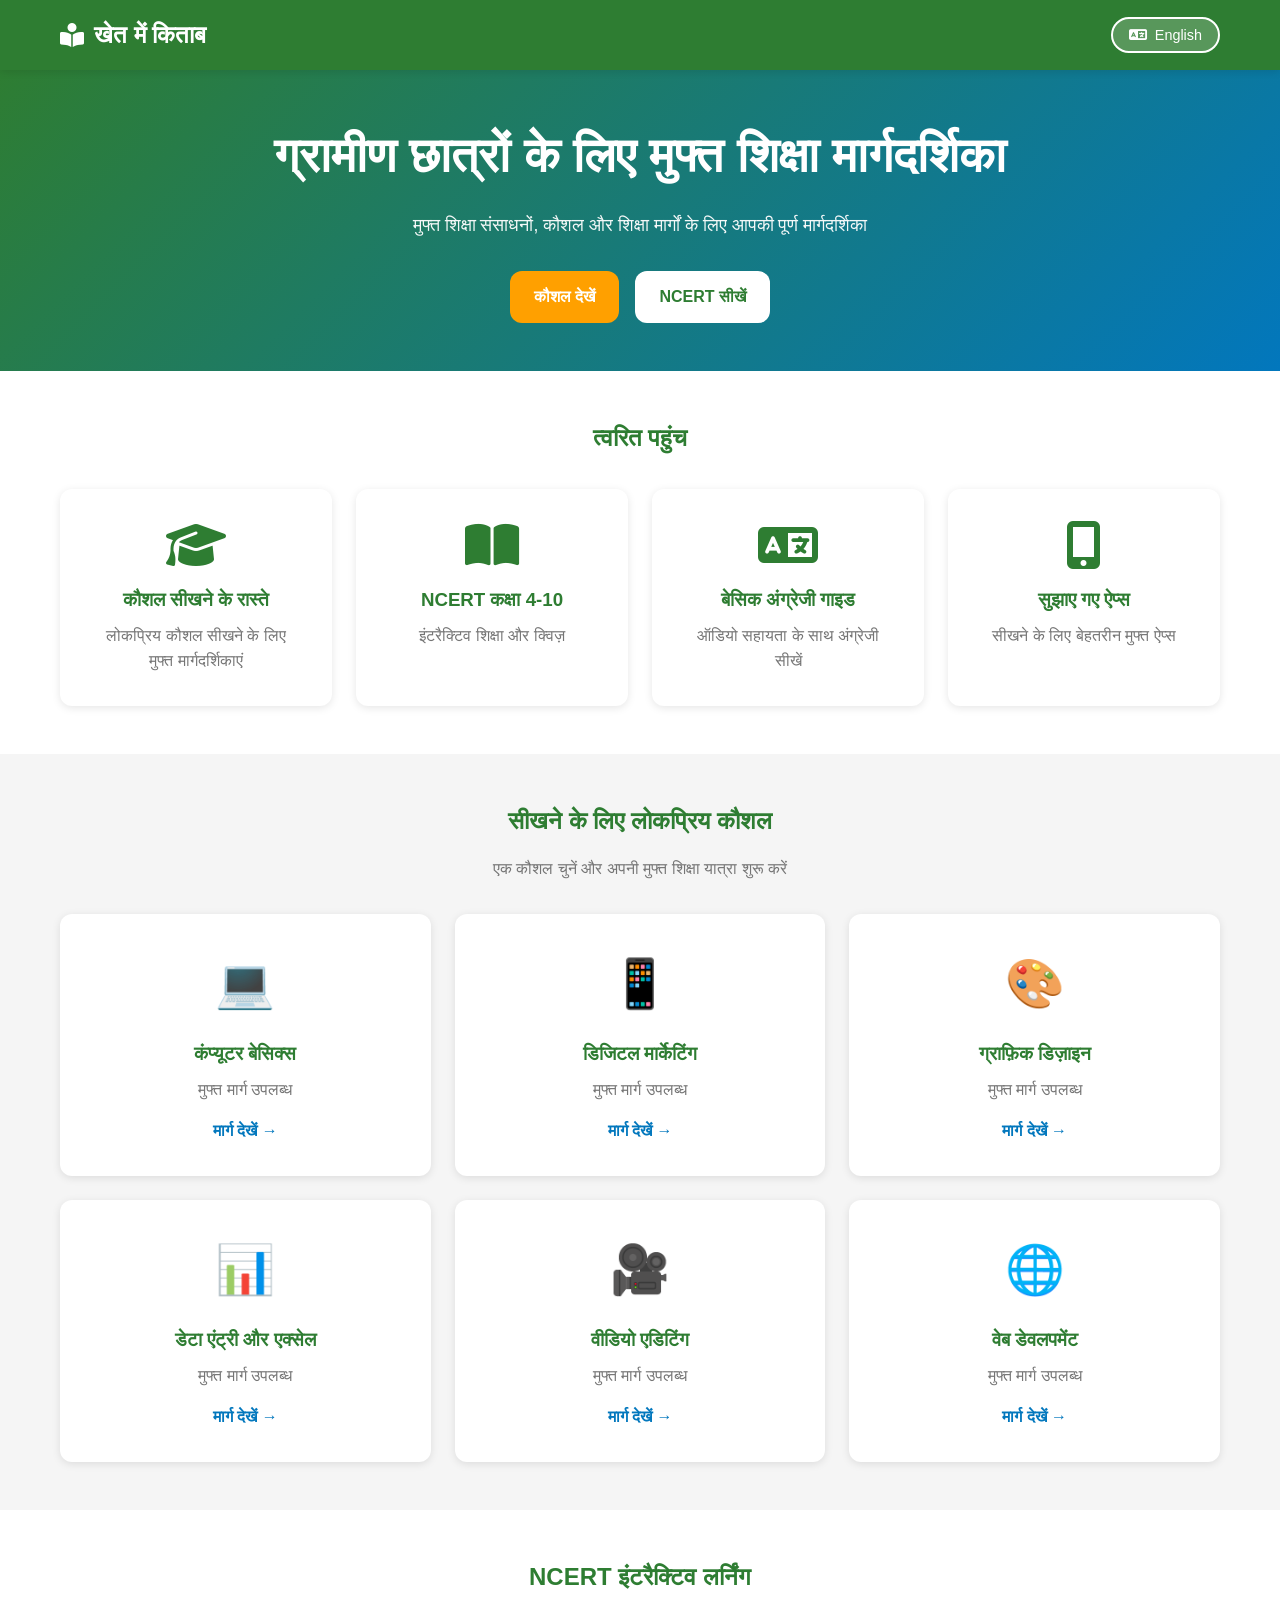
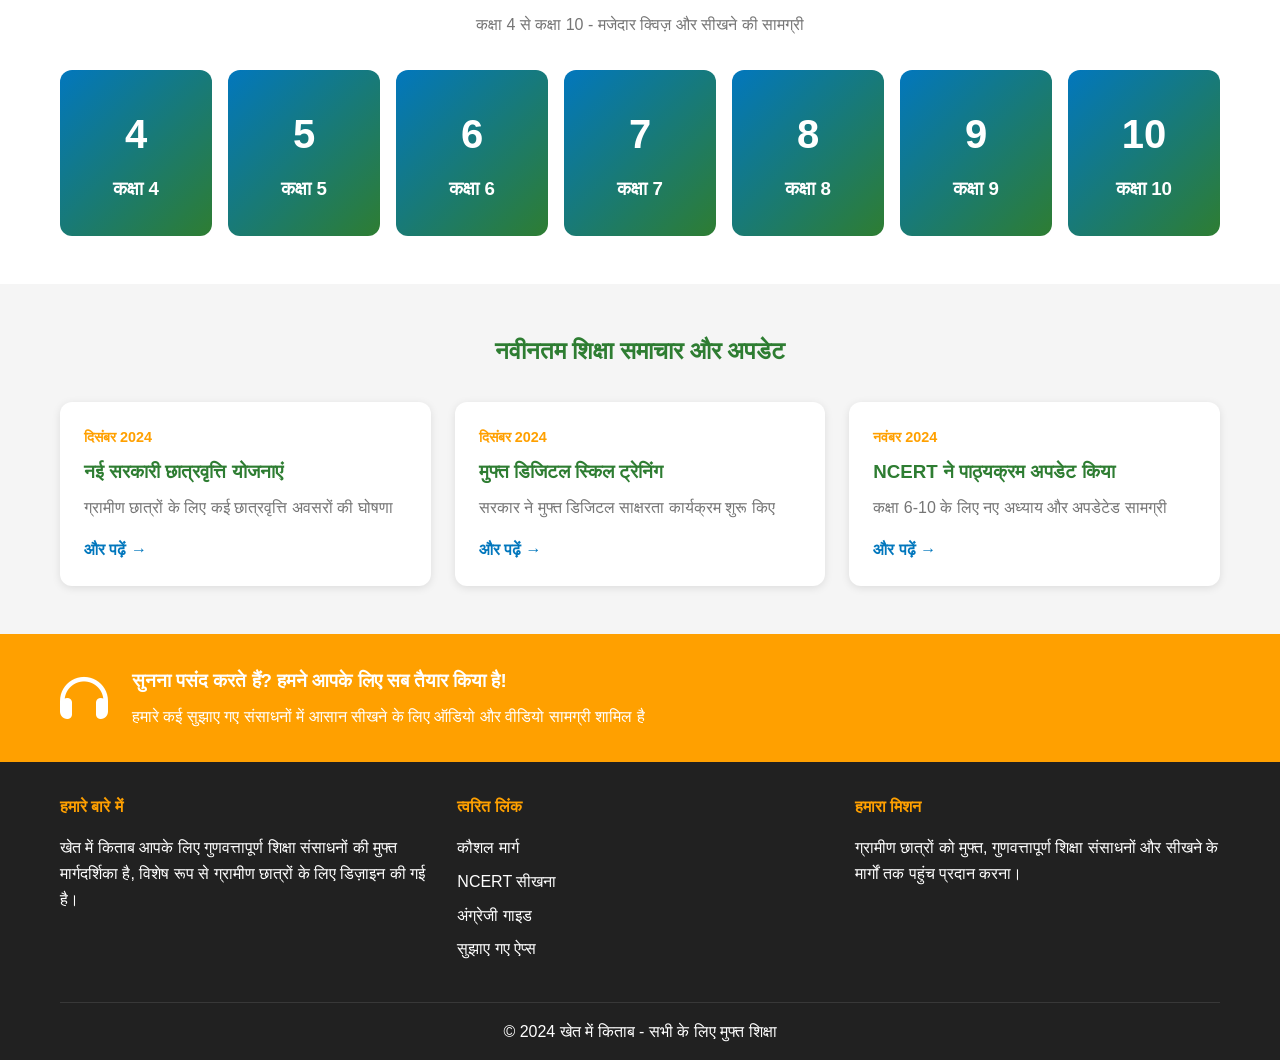
==== index.html @ a77794ee "Create comprehensive rural education guide website - Add Hindi/English translation feature throughou" ====
<!DOCTYPE html>
<html lang="hi">
<head>
    <meta charset="UTF-8">
    <meta name="viewport" content="width=device-width, initial-scale=1.0">
    <meta name="description" content="खेत में किताब - ग्रामीण छात्रों के लिए मुफ्त शिक्षा मार्गदर्शिका">
    <title data-en="KhetMeKitab - Rural Education Guide" data-hi="खेत में किताब - ग्रामीण शिक्षा मार्गदर्शिका">खेत में किताब - ग्रामीण शिक्षा मार्गदर्शिका</title>
    <link rel="stylesheet" href="css/style.css">
    <link rel="stylesheet" href="https://cdnjs.cloudflare.com/ajax/libs/font-awesome/6.4.0/css/all.min.css">
</head>
<body>
    <!-- Header -->
    <header>
        <nav class="navbar">
            <div class="container">
                <div class="nav-brand">
                    <i class="fas fa-book-reader"></i>
                    <span data-en="KhetMeKitab" data-hi="खेत में किताब">खेत में किताब</span>
                </div>
                <button class="lang-toggle" id="langToggle">
                    <i class="fas fa-language"></i>
                    <span id="langText">English</span>
                </button>
            </div>
        </nav>
    </header>

    <!-- Hero Section -->
    <section class="hero">
        <div class="container">
            <h1 data-en="Free Education Guide for Rural Students" data-hi="ग्रामीण छात्रों के लिए मुफ्त शिक्षा मार्गदर्शिका">ग्रामीण छात्रों के लिए मुफ्त शिक्षा मार्गदर्शिका</h1>
            <p class="hero-subtitle" data-en="Your complete guide to free learning resources, skills, and education paths" data-hi="मुफ्त शिक्षा संसाधनों, कौशल और शिक्षा मार्गों के लिए आपकी पूर्ण मार्गदर्शिका">मुफ्त शिक्षा संसाधनों, कौशल और शिक्षा मार्गों के लिए आपकी पूर्ण मार्गदर्शिका</p>
            <div class="hero-cta">
                <a href="#skills" class="btn btn-primary" data-en="Explore Skills" data-hi="कौशल देखें">कौशल देखें</a>
                <a href="#ncert" class="btn btn-secondary" data-en="NCERT Learning" data-hi="NCERT सीखें">NCERT सीखें</a>
            </div>
        </div>
    </section>

    <!-- Quick Links -->
    <section class="quick-links">
        <div class="container">
            <h2 data-en="Quick Access" data-hi="त्वरित पहुंच">त्वरित पहुंच</h2>
            <div class="links-grid">
                <a href="skills.html" class="link-card">
                    <i class="fas fa-graduation-cap"></i>
                    <h3 data-en="Skill Learning Paths" data-hi="कौशल सीखने के रास्ते">कौशल सीखने के रास्ते</h3>
                    <p data-en="Free guides to learn popular skills" data-hi="लोकप्रिय कौशल सीखने के लिए मुफ्त मार्गदर्शिकाएं">लोकप्रिय कौशल सीखने के लिए मुफ्त मार्गदर्शिकाएं</p>
                </a>
                <a href="ncert.html" class="link-card">
                    <i class="fas fa-book-open"></i>
                    <h3 data-en="NCERT Class 4-10" data-hi="NCERT कक्षा 4-10">NCERT कक्षा 4-10</h3>
                    <p data-en="Interactive learning & quizzes" data-hi="इंटरैक्टिव शिक्षा और क्विज़">इंटरैक्टिव शिक्षा और क्विज़</p>
                </a>
                <a href="english.html" class="link-card">
                    <i class="fas fa-language"></i>
                    <h3 data-en="Basic English Guide" data-hi="बेसिक अंग्रेजी गाइड">बेसिक अंग्रेजी गाइड</h3>
                    <p data-en="Learn English with audio support" data-hi="ऑडियो सहायता के साथ अंग्रेजी सीखें">ऑडियो सहायता के साथ अंग्रेजी सीखें</p>
                </a>
                <a href="apps.html" class="link-card">
                    <i class="fas fa-mobile-alt"></i>
                    <h3 data-en="Recommended Apps" data-hi="सुझाए गए ऐप्स">सुझाए गए ऐप्स</h3>
                    <p data-en="Best free apps for learning" data-hi="सीखने के लिए बेहतरीन मुफ्त ऐप्स">सीखने के लिए बेहतरीन मुफ्त ऐप्स</p>
                </a>
            </div>
        </div>
    </section>

    <!-- Featured Skills -->
    <section id="skills" class="featured-section">
        <div class="container">
            <h2 data-en="Popular Skills to Learn" data-hi="सीखने के लिए लोकप्रिय कौशल">सीखने के लिए लोकप्रिय कौशल</h2>
            <p class="section-subtitle" data-en="Choose a skill and start your free learning journey" data-hi="एक कौशल चुनें और अपनी मुफ्त शिक्षा यात्रा शुरू करें">एक कौशल चुनें और अपनी मुफ्त शिक्षा यात्रा शुरू करें</p>
            <div class="skills-grid">
                <div class="skill-card">
                    <div class="skill-icon">💻</div>
                    <h3 data-en="Computer Basics" data-hi="कंप्यूटर बेसिक्स">कंप्यूटर बेसिक्स</h3>
                    <p data-en="Free Path Available" data-hi="मुफ्त मार्ग उपलब्ध">मुफ्त मार्ग उपलब्ध</p>
                    <a href="skills.html#computer" class="btn-link" data-en="View Path →" data-hi="मार्ग देखें →">मार्ग देखें →</a>
                </div>
                <div class="skill-card">
                    <div class="skill-icon">📱</div>
                    <h3 data-en="Digital Marketing" data-hi="डिजिटल मार्केटिंग">डिजिटल मार्केटिंग</h3>
                    <p data-en="Free Path Available" data-hi="मुफ्त मार्ग उपलब्ध">मुफ्त मार्ग उपलब्ध</p>
                    <a href="skills.html#marketing" class="btn-link" data-en="View Path →" data-hi="मार्ग देखें →">मार्ग देखें →</a>
                </div>
                <div class="skill-card">
                    <div class="skill-icon">🎨</div>
                    <h3 data-en="Graphic Design" data-hi="ग्राफ़िक डिज़ाइन">ग्राफ़िक डिज़ाइन</h3>
                    <p data-en="Free Path Available" data-hi="मुफ्त मार्ग उपलब्ध">मुफ्त मार्ग उपलब्ध</p>
                    <a href="skills.html#design" class="btn-link" data-en="View Path →" data-hi="मार्ग देखें →">मार्ग देखें →</a>
                </div>
                <div class="skill-card">
                    <div class="skill-icon">📊</div>
                    <h3 data-en="Data Entry & Excel" data-hi="डेटा एंट्री और एक्सेल">डेटा एंट्री और एक्सेल</h3>
                    <p data-en="Free Path Available" data-hi="मुफ्त मार्ग उपलब्ध">मुफ्त मार्ग उपलब्ध</p>
                    <a href="skills.html#excel" class="btn-link" data-en="View Path →" data-hi="मार्ग देखें →">मार्ग देखें →</a>
                </div>
                <div class="skill-card">
                    <div class="skill-icon">🎥</div>
                    <h3 data-en="Video Editing" data-hi="वीडियो एडिटिंग">वीडियो एडिटिंग</h3>
                    <p data-en="Free Path Available" data-hi="मुफ्त मार्ग उपलब्ध">मुफ्त मार्ग उपलब्ध</p>
                    <a href="skills.html#video" class="btn-link" data-en="View Path →" data-hi="मार्ग देखें →">मार्ग देखें →</a>
                </div>
                <div class="skill-card">
                    <div class="skill-icon">🌐</div>
                    <h3 data-en="Web Development" data-hi="वेब डेवलपमेंट">वेब डेवलपमेंट</h3>
                    <p data-en="Free Path Available" data-hi="मुफ्त मार्ग उपलब्ध">मुफ्त मार्ग उपलब्ध</p>
                    <a href="skills.html#webdev" class="btn-link" data-en="View Path →" data-hi="मार्ग देखें →">मार्ग देखें →</a>
                </div>
            </div>
        </div>
    </section>

    <!-- NCERT Section -->
    <section id="ncert" class="ncert-section">
        <div class="container">
            <h2 data-en="NCERT Interactive Learning" data-hi="NCERT इंटरैक्टिव लर्निंग">NCERT इंटरैक्टिव लर्निंग</h2>
            <p class="section-subtitle" data-en="Class 4 to Class 10 - Fun quizzes and learning materials" data-hi="कक्षा 4 से कक्षा 10 - मजेदार क्विज़ और सीखने की सामग्री">कक्षा 4 से कक्षा 10 - मजेदार क्विज़ और सीखने की सामग्री</p>
            <div class="ncert-grid">
                <a href="ncert.html#class-4" class="ncert-card">
                    <div class="class-badge">4</div>
                    <h3 data-en="Class 4" data-hi="कक्षा 4">कक्षा 4</h3>
                </a>
                <a href="ncert.html#class-5" class="ncert-card">
                    <div class="class-badge">5</div>
                    <h3 data-en="Class 5" data-hi="कक्षा 5">कक्षा 5</h3>
                </a>
                <a href="ncert.html#class-6" class="ncert-card">
                    <div class="class-badge">6</div>
                    <h3 data-en="Class 6" data-hi="कक्षा 6">कक्षा 6</h3>
                </a>
                <a href="ncert.html#class-7" class="ncert-card">
                    <div class="class-badge">7</div>
                    <h3 data-en="Class 7" data-hi="कक्षा 7">कक्षा 7</h3>
                </a>
                <a href="ncert.html#class-8" class="ncert-card">
                    <div class="class-badge">8</div>
                    <h3 data-en="Class 8" data-hi="कक्षा 8">कक्षा 8</h3>
                </a>
                <a href="ncert.html#class-9" class="ncert-card">
                    <div class="class-badge">9</div>
                    <h3 data-en="Class 9" data-hi="कक्षा 9">कक्षा 9</h3>
                </a>
                <a href="ncert.html#class-10" class="ncert-card">
                    <div class="class-badge">10</div>
                    <h3 data-en="Class 10" data-hi="कक्षा 10">कक्षा 10</h3>
                </a>
            </div>
        </div>
    </section>

    <!-- Education News -->
    <section class="news-section">
        <div class="container">
            <h2 data-en="Latest Education News & Updates" data-hi="नवीनतम शिक्षा समाचार और अपडेट">नवीनतम शिक्षा समाचार और अपडेट</h2>
            <div class="news-grid">
                <div class="news-card">
                    <div class="news-date" data-en="December 2024" data-hi="दिसंबर 2024">दिसंबर 2024</div>
                    <h3 data-en="New Government Scholarship Programs" data-hi="नई सरकारी छात्रवृत्ति योजनाएं">नई सरकारी छात्रवृत्ति योजनाएं</h3>
                    <p data-en="Multiple scholarship opportunities announced for rural students" data-hi="ग्रामीण छात्रों के लिए कई छात्रवृत्ति अवसरों की घोषणा">ग्रामीण छात्रों के लिए कई छात्रवृत्ति अवसरों की घोषणा</p>
                    <a href="#" class="news-link" data-en="Read More →" data-hi="और पढ़ें →">और पढ़ें →</a>
                </div>
                <div class="news-card">
                    <div class="news-date" data-en="December 2024" data-hi="दिसंबर 2024">दिसंबर 2024</div>
                    <h3 data-en="Free Digital Skills Training" data-hi="मुफ्त डिजिटल स्किल ट्रेनिंग">मुफ्त डिजिटल स्किल ट्रेनिंग</h3>
                    <p data-en="Government launches free digital literacy programs" data-hi="सरकार ने मुफ्त डिजिटल साक्षरता कार्यक्रम शुरू किए">सरकार ने मुफ्त डिजिटल साक्षरता कार्यक्रम शुरू किए</p>
                    <a href="#" class="news-link" data-en="Read More →" data-hi="और पढ़ें →">और पढ़ें →</a>
                </div>
                <div class="news-card">
                    <div class="news-date" data-en="November 2024" data-hi="नवंबर 2024">नवंबर 2024</div>
                    <h3 data-en="NCERT Updates Curriculum" data-hi="NCERT ने पाठ्यक्रम अपडेट किया">NCERT ने पाठ्यक्रम अपडेट किया</h3>
                    <p data-en="New chapters and updated content for Classes 6-10" data-hi="कक्षा 6-10 के लिए नए अध्याय और अपडेटेड सामग्री">कक्षा 6-10 के लिए नए अध्याय और अपडेटेड सामग्री</p>
                    <a href="#" class="news-link" data-en="Read More →" data-hi="और पढ़ें →">और पढ़ें →</a>
                </div>
            </div>
        </div>
    </section>

    <!-- Audio Learning Note -->
    <section class="audio-note">
        <div class="container">
            <div class="audio-banner">
                <i class="fas fa-headphones"></i>
                <div>
                    <h3 data-en="Prefer Listening? We've Got You Covered!" data-hi="सुनना पसंद करते हैं? हमने आपके लिए सब तैयार किया है!">सुनना पसंद करते हैं? हमने आपके लिए सब तैयार किया है!</h3>
                    <p data-en="Many of our recommended resources include audio and video content for easier learning" data-hi="हमारे कई सुझाए गए संसाधनों में आसान सीखने के लिए ऑडियो और वीडियो सामग्री शामिल है">हमारे कई सुझाए गए संसाधनों में आसान सीखने के लिए ऑडियो और वीडियो सामग्री शामिल है</p>
                </div>
            </div>
        </div>
    </section>

    <!-- Footer -->
    <footer>
        <div class="container">
            <div class="footer-content">
                <div class="footer-section">
                    <h4 data-en="About" data-hi="हमारे बारे में">हमारे बारे में</h4>
                    <p data-en="KhetMeKitab is your free guide to quality education resources, specially designed for rural students." data-hi="खेत में किताब आपके लिए गुणवत्तापूर्ण शिक्षा संसाधनों की मुफ्त मार्गदर्शिका है, विशेष रूप से ग्रामीण छात्रों के लिए डिज़ाइन की गई है।">खेत में किताब आपके लिए गुणवत्तापूर्ण शिक्षा संसाधनों की मुफ्त मार्गदर्शिका है, विशेष रूप से ग्रामीण छात्रों के लिए डिज़ाइन की गई है।</p>
                </div>
                <div class="footer-section">
                    <h4 data-en="Quick Links" data-hi="त्वरित लिंक">त्वरित लिंक</h4>
                    <ul>
                        <li><a href="skills.html" data-en="Skill Paths" data-hi="कौशल मार्ग">कौशल मार्ग</a></li>
                        <li><a href="ncert.html" data-en="NCERT Learning" data-hi="NCERT सीखना">NCERT सीखना</a></li>
                        <li><a href="english.html" data-en="English Guide" data-hi="अंग्रेजी गाइड">अंग्रेजी गाइड</a></li>
                        <li><a href="apps.html" data-en="Recommended Apps" data-hi="सुझाए गए ऐप्स">सुझाए गए ऐप्स</a></li>
                    </ul>
                </div>
                <div class="footer-section">
                    <h4 data-en="Mission" data-hi="हमारा मिशन">हमारा मिशन</h4>
                    <p data-en="Empowering rural students with access to free, quality education resources and learning paths." data-hi="ग्रामीण छात्रों को मुफ्त, गुणवत्तापूर्ण शिक्षा संसाधनों और सीखने के मार्गों तक पहुंच प्रदान करना।">ग्रामीण छात्रों को मुफ्त, गुणवत्तापूर्ण शिक्षा संसाधनों और सीखने के मार्गों तक पहुंच प्रदान करना।</p>
                </div>
            </div>
            <div class="footer-bottom">
                <p>&copy; 2024 <span data-en="KhetMeKitab - Free Education for All" data-hi="खेत में किताब - सभी के लिए मुफ्त शिक्षा">खेत में किताब - सभी के लिए मुफ्त शिक्षा</span></p>
            </div>
        </div>
    </footer>

    <script src="js/main.js"></script>
</body>
</html>
---- css/style.css ----
/* KhetMeKitab - Rural Education Guide CSS */
/* Mobile-First Responsive Design */

/* CSS Reset and Base Styles */
* {
    margin: 0;
    padding: 0;
    box-sizing: border-box;
}

:root {
    --primary-color: #2E7D32;
    --secondary-color: #FFA000;
    --accent-color: #0277BD;
    --text-dark: #212121;
    --text-light: #757575;
    --bg-light: #F5F5F5;
    --bg-white: #FFFFFF;
    --success: #4CAF50;
    --border-radius: 12px;
    --shadow: 0 2px 8px rgba(0,0,0,0.1);
    --shadow-hover: 0 4px 16px rgba(0,0,0,0.15);
}

body {
    font-family: 'Segoe UI', Tahoma, Geneva, Verdana, sans-serif;
    line-height: 1.6;
    color: var(--text-dark);
    background-color: var(--bg-light);
}

.container {
    max-width: 1200px;
    margin: 0 auto;
    padding: 0 20px;
}

/* Navbar */
.navbar {
    background: var(--primary-color);
    color: white;
    padding: 1rem 0;
    box-shadow: var(--shadow);
    position: sticky;
    top: 0;
    z-index: 1000;
}

.navbar .container {
    display: flex;
    justify-content: space-between;
    align-items: center;
}

.nav-brand {
    display: flex;
    align-items: center;
    gap: 10px;
    font-size: 1.5rem;
    font-weight: bold;
}

.nav-brand a {
    color: white;
    text-decoration: none;
    display: flex;
    align-items: center;
    gap: 10px;
}

.lang-toggle {
    background: rgba(255,255,255,0.2);
    border: 2px solid white;
    color: white;
    padding: 0.5rem 1rem;
    border-radius: 25px;
    cursor: pointer;
    display: flex;
    align-items: center;
    gap: 8px;
    font-size: 0.9rem;
    transition: all 0.3s ease;
}

.lang-toggle:hover {
    background: white;
    color: var(--primary-color);
}

/* Hero Section */
.hero {
    background: linear-gradient(135deg, var(--primary-color), var(--accent-color));
    color: white;
    padding: 3rem 0;
    text-align: center;
}

.hero h1 {
    font-size: 2rem;
    margin-bottom: 1rem;
}

.hero-subtitle {
    font-size: 1.1rem;
    margin-bottom: 2rem;
    opacity: 0.95;
}

.hero-cta {
    display: flex;
    gap: 1rem;
    justify-content: center;
    flex-wrap: wrap;
}

/* Buttons */
.btn {
    padding: 0.8rem 1.5rem;
    border-radius: var(--border-radius);
    text-decoration: none;
    font-weight: 600;
    display: inline-block;
    transition: all 0.3s ease;
}

.btn-primary {
    background: var(--secondary-color);
    color: white;
}

.btn-primary:hover {
    background: #FF8F00;
    transform: translateY(-2px);
    box-shadow: var(--shadow-hover);
}

.btn-secondary {
    background: white;
    color: var(--primary-color);
}

.btn-secondary:hover {
    background: var(--bg-light);
    transform: translateY(-2px);
}

.btn-link {
    color: var(--accent-color);
    text-decoration: none;
    font-weight: 600;
    transition: all 0.3s ease;
}

.btn-link:hover {
    color: var(--primary-color);
}

/* Quick Links Section */
.quick-links {
    padding: 3rem 0;
    background: white;
}

.quick-links h2 {
    text-align: center;
    margin-bottom: 2rem;
    color: var(--primary-color);
}

.links-grid {
    display: grid;
    grid-template-columns: 1fr;
    gap: 1.5rem;
}

.link-card {
    background: var(--bg-white);
    padding: 2rem;
    border-radius: var(--border-radius);
    box-shadow: var(--shadow);
    text-decoration: none;
    color: var(--text-dark);
    transition: all 0.3s ease;
    text-align: center;
}

.link-card:hover {
    transform: translateY(-5px);
    box-shadow: var(--shadow-hover);
}

.link-card i {
    font-size: 3rem;
    color: var(--primary-color);
    margin-bottom: 1rem;
}

.link-card h3 {
    margin-bottom: 0.5rem;
    color: var(--primary-color);
}

.link-card p {
    color: var(--text-light);
}

/* Featured Section */
.featured-section {
    padding: 3rem 0;
    background: var(--bg-light);
}

.featured-section h2 {
    text-align: center;
    margin-bottom: 1rem;
    color: var(--primary-color);
}

.section-subtitle {
    text-align: center;
    color: var(--text-light);
    margin-bottom: 2rem;
}

.skills-grid {
    display: grid;
    grid-template-columns: 1fr;
    gap: 1.5rem;
}

.skill-card {
    background: white;
    padding: 2rem;
    border-radius: var(--border-radius);
    box-shadow: var(--shadow);
    text-align: center;
    transition: all 0.3s ease;
}

.skill-card:hover {
    transform: translateY(-5px);
    box-shadow: var(--shadow-hover);
}

.skill-icon {
    font-size: 3rem;
    margin-bottom: 1rem;
}

.skill-card h3 {
    color: var(--primary-color);
    margin-bottom: 0.5rem;
}

.skill-card p {
    color: var(--text-light);
    margin-bottom: 1rem;
}

/* NCERT Section */
.ncert-section {
    padding: 3rem 0;
    background: white;
}

.ncert-section h2 {
    text-align: center;
    margin-bottom: 1rem;
    color: var(--primary-color);
}

.ncert-grid {
    display: grid;
    grid-template-columns: repeat(auto-fit, minmax(120px, 1fr));
    gap: 1rem;
}

.ncert-card {
    background: linear-gradient(135deg, var(--accent-color), var(--primary-color));
    color: white;
    padding: 2rem 1rem;
    border-radius: var(--border-radius);
    text-align: center;
    text-decoration: none;
    transition: all 0.3s ease;
}

.ncert-card:hover {
    transform: scale(1.05);
    box-shadow: var(--shadow-hover);
}

.class-badge {
    font-size: 2.5rem;
    font-weight: bold;
    margin-bottom: 0.5rem;
}

/* News Section */
.news-section {
    padding: 3rem 0;
    background: var(--bg-light);
}

.news-section h2 {
    text-align: center;
    margin-bottom: 2rem;
    color: var(--primary-color);
}

.news-grid {
    display: grid;
    grid-template-columns: 1fr;
    gap: 1.5rem;
}

.news-card {
    background: white;
    padding: 1.5rem;
    border-radius: var(--border-radius);
    box-shadow: var(--shadow);
}

.news-date {
    color: var(--secondary-color);
    font-weight: 600;
    font-size: 0.9rem;
    margin-bottom: 0.5rem;
}

.news-card h3 {
    color: var(--primary-color);
    margin-bottom: 0.5rem;
}

.news-card p {
    color: var(--text-light);
    margin-bottom: 1rem;
}

.news-link {
    color: var(--accent-color);
    text-decoration: none;
    font-weight: 600;
}

.news-link:hover {
    text-decoration: underline;
}

/* Audio Note Banner */
.audio-note {
    padding: 2rem 0;
    background: var(--secondary-color);
    color: white;
}

.audio-banner {
    display: flex;
    align-items: center;
    gap: 1.5rem;
}

.audio-banner i {
    font-size: 3rem;
}

.audio-banner h3 {
    margin-bottom: 0.5rem;
}

/* Footer */
footer {
    background: var(--text-dark);
    color: white;
    padding: 2rem 0 1rem;
}

.footer-content {
    display: grid;
    grid-template-columns: 1fr;
    gap: 2rem;
    margin-bottom: 2rem;
}

.footer-section h4 {
    color: var(--secondary-color);
    margin-bottom: 1rem;
}

.footer-section ul {
    list-style: none;
}

.footer-section ul li {
    margin-bottom: 0.5rem;
}

.footer-section a {
    color: white;
    text-decoration: none;
    transition: color 0.3s ease;
}

.footer-section a:hover {
    color: var(--secondary-color);
}

.footer-bottom {
    text-align: center;
    padding-top: 1rem;
    border-top: 1px solid rgba(255,255,255,0.1);
}

/* Page Header */
.page-header {
    background: linear-gradient(135deg, var(--primary-color), var(--accent-color));
    color: white;
    padding: 2rem 0;
    text-align: center;
}

.page-header h1 {
    font-size: 2rem;
    margin-bottom: 0.5rem;
}

/* Skills Detail Page */
.skill-detail {
    padding: 3rem 0;
}

.skill-detail.alt-bg {
    background: var(--bg-light);
}

.skill-header {
    text-align: center;
    margin-bottom: 2rem;
}

.skill-icon-large {
    font-size: 4rem;
    margin-bottom: 1rem;
}

.learning-path {
    background: white;
    padding: 2rem;
    border-radius: var(--border-radius);
    box-shadow: var(--shadow);
}

.learning-path h3 {
    color: var(--primary-color);
    margin-bottom: 1.5rem;
}

.path-steps {
    display: flex;
    flex-direction: column;
    gap: 1.5rem;
}

.step {
    display: flex;
    gap: 1rem;
}

.step-number {
    background: var(--primary-color);
    color: white;
    width: 40px;
    height: 40px;
    border-radius: 50%;
    display: flex;
    align-items: center;
    justify-content: center;
    font-weight: bold;
    flex-shrink: 0;
}

.step-content {
    flex: 1;
}

.step-content h4 {
    color: var(--accent-color);
    margin-bottom: 0.5rem;
}

.step-content ul {
    list-style: none;
    padding-left: 0;
}

.step-content li {
    margin-bottom: 0.5rem;
    padding-left: 1.5rem;
    position: relative;
}

.step-content li:before {
    content: "✓";
    color: var(--success);
    position: absolute;
    left: 0;
    font-weight: bold;
}

.step-content a {
    color: var(--accent-color);
    text-decoration: none;
}

.step-content a:hover {
    text-decoration: underline;
}

/* More Skills */
.more-skills {
    padding: 3rem 0;
    text-align: center;
    background: var(--bg-light);
}

.coming-soon-grid {
    display: grid;
    grid-template-columns: repeat(2, 1fr);
    gap: 1rem;
    margin-top: 2rem;
}

.coming-soon-card {
    background: white;
    padding: 1.5rem;
    border-radius: var(--border-radius);
    box-shadow: var(--shadow);
    font-size: 1.1rem;
}

/* NCERT Page Tabs */
.class-tabs {
    padding: 2rem 0;
    background: white;
    position: sticky;
    top: 60px;
    z-index: 999;
    box-shadow: var(--shadow);
}

.tab-buttons {
    display: flex;
    gap: 0.5rem;
    overflow-x: auto;
    padding-bottom: 0.5rem;
}

.tab-btn {
    background: var(--bg-light);
    border: 2px solid var(--primary-color);
    color: var(--primary-color);
    padding: 0.5rem 1rem;
    border-radius: 25px;
    cursor: pointer;
    white-space: nowrap;
    transition: all 0.3s ease;
}

.tab-btn.active,
.tab-btn:hover {
    background: var(--primary-color);
    color: white;
}

.class-content {
    display: none;
    padding: 3rem 0;
}

.class-content.active {
    display: block;
}

.subject-grid {
    display: grid;
    grid-template-columns: 1fr;
    gap: 1.5rem;
}

.subject-card {
    background: white;
    padding: 1.5rem;
    border-radius: var(--border-radius);
    box-shadow: var(--shadow);
}

.subject-card h3 {
    color: var(--primary-color);
    margin-bottom: 1rem;
}

.resource-links {
    display: flex;
    flex-direction: column;
    gap: 0.8rem;
}

.resource-links a {
    color: var(--accent-color);
    text-decoration: none;
    display: flex;
    align-items: center;
    gap: 0.5rem;
}

.resource-links a:hover {
    text-decoration: underline;
}

/* Study Tips */
.study-tips {
    padding: 3rem 0;
    background: var(--bg-light);
}

.study-tips h2 {
    text-align: center;
    margin-bottom: 2rem;
    color: var(--primary-color);
}

.tips-grid {
    display: grid;
    grid-template-columns: 1fr;
    gap: 1.5rem;
}

.tip-card {
    background: white;
    padding: 1.5rem;
    border-radius: var(--border-radius);
    box-shadow: var(--shadow);
    text-align: center;
}

.tip-card i {
    font-size: 2.5rem;
    color: var(--secondary-color);
    margin-bottom: 1rem;
}

.tip-card h4 {
    color: var(--primary-color);
    margin-bottom: 0.5rem;
}

/* English Learning Page */
.why-english {
    padding: 3rem 0;
    background: white;
}

.why-english h2 {
    text-align: center;
    margin-bottom: 2rem;
    color: var(--primary-color);
}

.benefits-grid {
    display: grid;
    grid-template-columns: 1fr;
    gap: 1.5rem;
}

.benefit-card {
    background: var(--bg-light);
    padding: 1.5rem;
    border-radius: var(--border-radius);
    text-align: center;
}

.benefit-card i {
    font-size: 2.5rem;
    color: var(--accent-color);
    margin-bottom: 1rem;
}

.english-path {
    padding: 3rem 0;
    background: var(--bg-light);
}

.english-path h2 {
    text-align: center;
    margin-bottom: 2rem;
    color: var(--primary-color);
}

.level-section {
    background: white;
    padding: 2rem;
    border-radius: var(--border-radius);
    box-shadow: var(--shadow);
    margin-bottom: 2rem;
}

.level-header {
    display: flex;
    align-items: center;
    gap: 1rem;
    margin-bottom: 1.5rem;
}

.level-badge {
    background: var(--primary-color);
    color: white;
    padding: 0.5rem 1rem;
    border-radius: 25px;
    font-weight: bold;
}

.learning-steps {
    display: flex;
    flex-direction: column;
    gap: 2rem;
}

.resource-list {
    display: flex;
    flex-direction: column;
    gap: 1rem;
    margin-top: 1rem;
}

.resource-link {
    background: var(--bg-light);
    padding: 1rem;
    border-radius: var(--border-radius);
    text-decoration: none;
    color: var(--text-dark);
    display: flex;
    align-items: center;
    gap: 1rem;
    transition: all 0.3s ease;
}

.resource-link:hover {
    background: #E0F2F1;
    transform: translateX(5px);
}

.resource-link i {
    font-size: 1.5rem;
    color: var(--accent-color);
}

.audio-badge {
    background: var(--secondary-color);
    color: white;
    padding: 0.3rem 0.8rem;
    border-radius: 15px;
    font-size: 0.8rem;
    display: inline-block;
    margin-top: 0.5rem;
}

.tip {
    color: var(--text-light);
    font-style: italic;
    margin-top: 0.5rem;
}

/* YouTube Channels */
.youtube-channels {
    padding: 3rem 0;
    background: white;
}

.youtube-channels h2 {
    text-align: center;
    margin-bottom: 2rem;
    color: var(--primary-color);
}

.channels-grid {
    display: grid;
    grid-template-columns: 1fr;
    gap: 1.5rem;
}

.channel-card {
    background: var(--bg-light);
    padding: 1.5rem;
    border-radius: var(--border-radius);
    text-decoration: none;
    color: var(--text-dark);
    text-align: center;
    transition: all 0.3s ease;
}

.channel-card:hover {
    transform: translateY(-5px);
    box-shadow: var(--shadow-hover);
    background: #FFEBEE;
}

.channel-card i {
    font-size: 3rem;
    color: #FF0000;
    margin-bottom: 1rem;
}

.channel-card h4 {
    color: var(--primary-color);
    margin-bottom: 0.5rem;
}

/* English Apps */
.english-apps {
    padding: 3rem 0;
    background: var(--bg-light);
}

.english-apps h2 {
    text-align: center;
    margin-bottom: 2rem;
    color: var(--primary-color);
}

.apps-grid {
    display: grid;
    grid-template-columns: 1fr;
    gap: 1.5rem;
}

.app-card {
    background: white;
    padding: 1.5rem;
    border-radius: var(--border-radius);
    box-shadow: var(--shadow);
    text-align: center;
}

.app-card i {
    font-size: 2.5rem;
    color: var(--accent-color);
    margin-bottom: 1rem;
}

.app-card h4 {
    color: var(--primary-color);
    margin-bottom: 0.5rem;
}

.badge-free {
    background: var(--success);
    color: white;
    padding: 0.3rem 0.8rem;
    border-radius: 15px;
    font-size: 0.8rem;
    display: inline-block;
    margin-top: 0.5rem;
}

/* Study Strategy */
.study-strategy {
    padding: 3rem 0;
    background: white;
}

.study-strategy h2 {
    text-align: center;
    margin-bottom: 2rem;
    color: var(--primary-color);
}

.strategy-grid {
    display: grid;
    grid-template-columns: 1fr;
    gap: 1.5rem;
}

.strategy-card {
    background: var(--bg-light);
    padding: 1.5rem;
    border-radius: var(--border-radius);
    position: relative;
    padding-left: 4rem;
}

.step-num {
    position: absolute;
    left: 1rem;
    top: 1rem;
    background: var(--secondary-color);
    color: white;
    width: 40px;
    height: 40px;
    border-radius: 50%;
    display: flex;
    align-items: center;
    justify-content: center;
    font-weight: bold;
    font-size: 1.2rem;
}

.strategy-card h4 {
    color: var(--primary-color);
    margin-bottom: 0.5rem;
}

/* Apps Page */
.apps-category {
    padding: 3rem 0;
}

.apps-category h2 {
    text-align: center;
    margin-bottom: 2rem;
    color: var(--primary-color);
}

.apps-showcase {
    display: grid;
    grid-template-columns: 1fr;
    gap: 2rem;
}

.app-showcase-card {
    background: white;
    padding: 2rem;
    border-radius: var(--border-radius);
    box-shadow: var(--shadow);
    text-align: center;
}

.app-icon {
    font-size: 4rem;
    margin-bottom: 1rem;
}

.app-showcase-card h3 {
    color: var(--primary-color);
    margin-bottom: 0.5rem;
}

.app-category {
    color: var(--secondary-color);
    font-weight: 600;
    font-size: 0.9rem;
    margin-bottom: 1rem;
}

.app-features {
    display: flex;
    flex-wrap: wrap;
    gap: 0.5rem;
    justify-content: center;
    margin: 1rem 0;
}

.feature-badge {
    background: var(--bg-light);
    color: var(--success);
    padding: 0.3rem 0.8rem;
    border-radius: 15px;
    font-size: 0.8rem;
}

.app-grid {
    display: grid;
    grid-template-columns: 1fr;
    gap: 1.5rem;
}

.app-card-detailed {
    background: white;
    padding: 1.5rem;
    border-radius: var(--border-radius);
    box-shadow: var(--shadow);
}

.app-card-detailed h4 {
    color: var(--primary-color);
    margin-bottom: 0.5rem;
}

.app-card-detailed a {
    color: var(--accent-color);
    text-decoration: none;
    font-weight: 600;
}

.app-card-detailed a:hover {
    text-decoration: underline;
}

/* YouTube Section */
.youtube-section {
    padding: 3rem 0;
    background: var(--bg-light);
}

.youtube-section h2 {
    text-align: center;
    margin-bottom: 2rem;
    color: var(--primary-color);
}

.channel-category {
    margin-bottom: 3rem;
}

.channel-category h3 {
    color: var(--primary-color);
    margin-bottom: 1.5rem;
    padding-bottom: 0.5rem;
    border-bottom: 2px solid var(--secondary-color);
}

.youtube-grid {
    display: grid;
    grid-template-columns: 1fr;
    gap: 1rem;
}

.youtube-card {
    background: white;
    padding: 1.5rem;
    border-radius: var(--border-radius);
    text-decoration: none;
    color: var(--text-dark);
    transition: all 0.3s ease;
    display: flex;
    align-items: center;
    gap: 1rem;
}

.youtube-card:hover {
    transform: translateX(5px);
    box-shadow: var(--shadow-hover);
    background: #FFEBEE;
}

.youtube-card i {
    font-size: 2rem;
    color: #FF0000;
}

.youtube-card h4 {
    color: var(--primary-color);
    margin-bottom: 0.3rem;
}

.youtube-card p {
    color: var(--text-light);
    font-size: 0.9rem;
}

/* Education News */
.education-news {
    padding: 3rem 0;
    background: white;
}

.education-news h2 {
    text-align: center;
    margin-bottom: 1rem;
    color: var(--primary-color);
}

.update-date {
    text-align: center;
    color: var(--text-light);
    margin-bottom: 2rem;
    font-style: italic;
}

.news-timeline {
    max-width: 800px;
    margin: 0 auto;
}

.news-item {
    background: var(--bg-light);
    padding: 1.5rem;
    border-radius: var(--border-radius);
    margin-bottom: 1.5rem;
    border-left: 4px solid var(--secondary-color);
}

.news-month {
    color: var(--secondary-color);
    font-weight: 600;
    font-size: 0.9rem;
    margin-bottom: 0.5rem;
}

.news-item h3 {
    color: var(--primary-color);
    margin-bottom: 0.5rem;
}

.news-cta {
    display: inline-block;
    margin-top: 0.5rem;
    color: var(--accent-color);
    text-decoration: none;
    font-weight: 600;
}

.news-cta:hover {
    text-decoration: underline;
}

.news-sources {
    margin-top: 3rem;
    text-align: center;
}

.news-sources h3 {
    color: var(--primary-color);
    margin-bottom: 1.5rem;
}

.sources-grid {
    display: grid;
    grid-template-columns: 1fr;
    gap: 1rem;
}

.source-link {
    background: var(--bg-light);
    padding: 1rem;
    border-radius: var(--border-radius);
    text-decoration: none;
    color: var(--text-dark);
    display: flex;
    align-items: center;
    justify-content: center;
    gap: 0.5rem;
    transition: all 0.3s ease;
}

.source-link:hover {
    background: var(--primary-color);
    color: white;
}

/* App Tips */
.app-tips {
    padding: 3rem 0;
    background: var(--bg-light);
}

.app-tips h2 {
    text-align: center;
    margin-bottom: 2rem;
    color: var(--primary-color);
}

.tip-box {
    background: white;
    padding: 1.5rem;
    border-radius: var(--border-radius);
    box-shadow: var(--shadow);
    text-align: center;
}

.tip-box i {
    font-size: 2.5rem;
    color: var(--secondary-color);
    margin-bottom: 1rem;
}

.tip-box h4 {
    color: var(--primary-color);
    margin-bottom: 0.5rem;
}

/* Exam Prep */
.exam-prep {
    background: var(--bg-light);
    padding: 1.5rem;
    border-radius: var(--border-radius);
    margin-top: 2rem;
}

.exam-prep h3 {
    color: var(--primary-color);
    margin-bottom: 1rem;
}

.prep-links {
    display: flex;
    flex-direction: column;
    gap: 1rem;
}

.prep-links a {
    color: var(--accent-color);
    text-decoration: none;
    display: flex;
    align-items: center;
    gap: 0.5rem;
}

.prep-links a:hover {
    text-decoration: underline;
}

/* Tablet Styles */
@media (min-width: 768px) {
    .hero h1 {
        font-size: 2.5rem;
    }

    .links-grid {
        grid-template-columns: repeat(2, 1fr);
    }

    .skills-grid {
        grid-template-columns: repeat(2, 1fr);
    }

    .news-grid {
        grid-template-columns: repeat(2, 1fr);
    }

    .benefits-grid {
        grid-template-columns: repeat(3, 1fr);
    }

    .channels-grid {
        grid-template-columns: repeat(2, 1fr);
    }

    .apps-grid {
        grid-template-columns: repeat(2, 1fr);
    }

    .strategy-grid {
        grid-template-columns: repeat(2, 1fr);
    }

    .youtube-grid {
        grid-template-columns: repeat(2, 1fr);
    }

    .coming-soon-grid {
        grid-template-columns: repeat(4, 1fr);
    }

    .footer-content {
        grid-template-columns: repeat(2, 1fr);
    }

    .tips-grid {
        grid-template-columns: repeat(2, 1fr);
    }

    .subject-grid {
        grid-template-columns: repeat(2, 1fr);
    }

    .app-grid {
        grid-template-columns: repeat(2, 1fr);
    }

    .sources-grid {
        grid-template-columns: repeat(3, 1fr);
    }
}

/* Desktop Styles */
@media (min-width: 1024px) {
    .hero h1 {
        font-size: 3rem;
    }

    .links-grid {
        grid-template-columns: repeat(4, 1fr);
    }

    .skills-grid {
        grid-template-columns: repeat(3, 1fr);
    }

    .news-grid {
        grid-template-columns: repeat(3, 1fr);
    }

    .channels-grid {
        grid-template-columns: repeat(4, 1fr);
    }

    .apps-grid {
        grid-template-columns: repeat(2, 1fr);
    }

    .apps-showcase {
        grid-template-columns: repeat(2, 1fr);
    }

    .footer-content {
        grid-template-columns: repeat(3, 1fr);
    }

    .tips-grid {
        grid-template-columns: repeat(4, 1fr);
    }

    .subject-grid {
        grid-template-columns: repeat(3, 1fr);
    }

    .strategy-grid {
        grid-template-columns: repeat(4, 1fr);
    }

    .app-grid {
        grid-template-columns: repeat(3, 1fr);
    }
}

/* Print Styles */
@media print {
    .navbar,
    .lang-toggle,
    .hero-cta,
    .audio-note {
        display: none;
    }
}
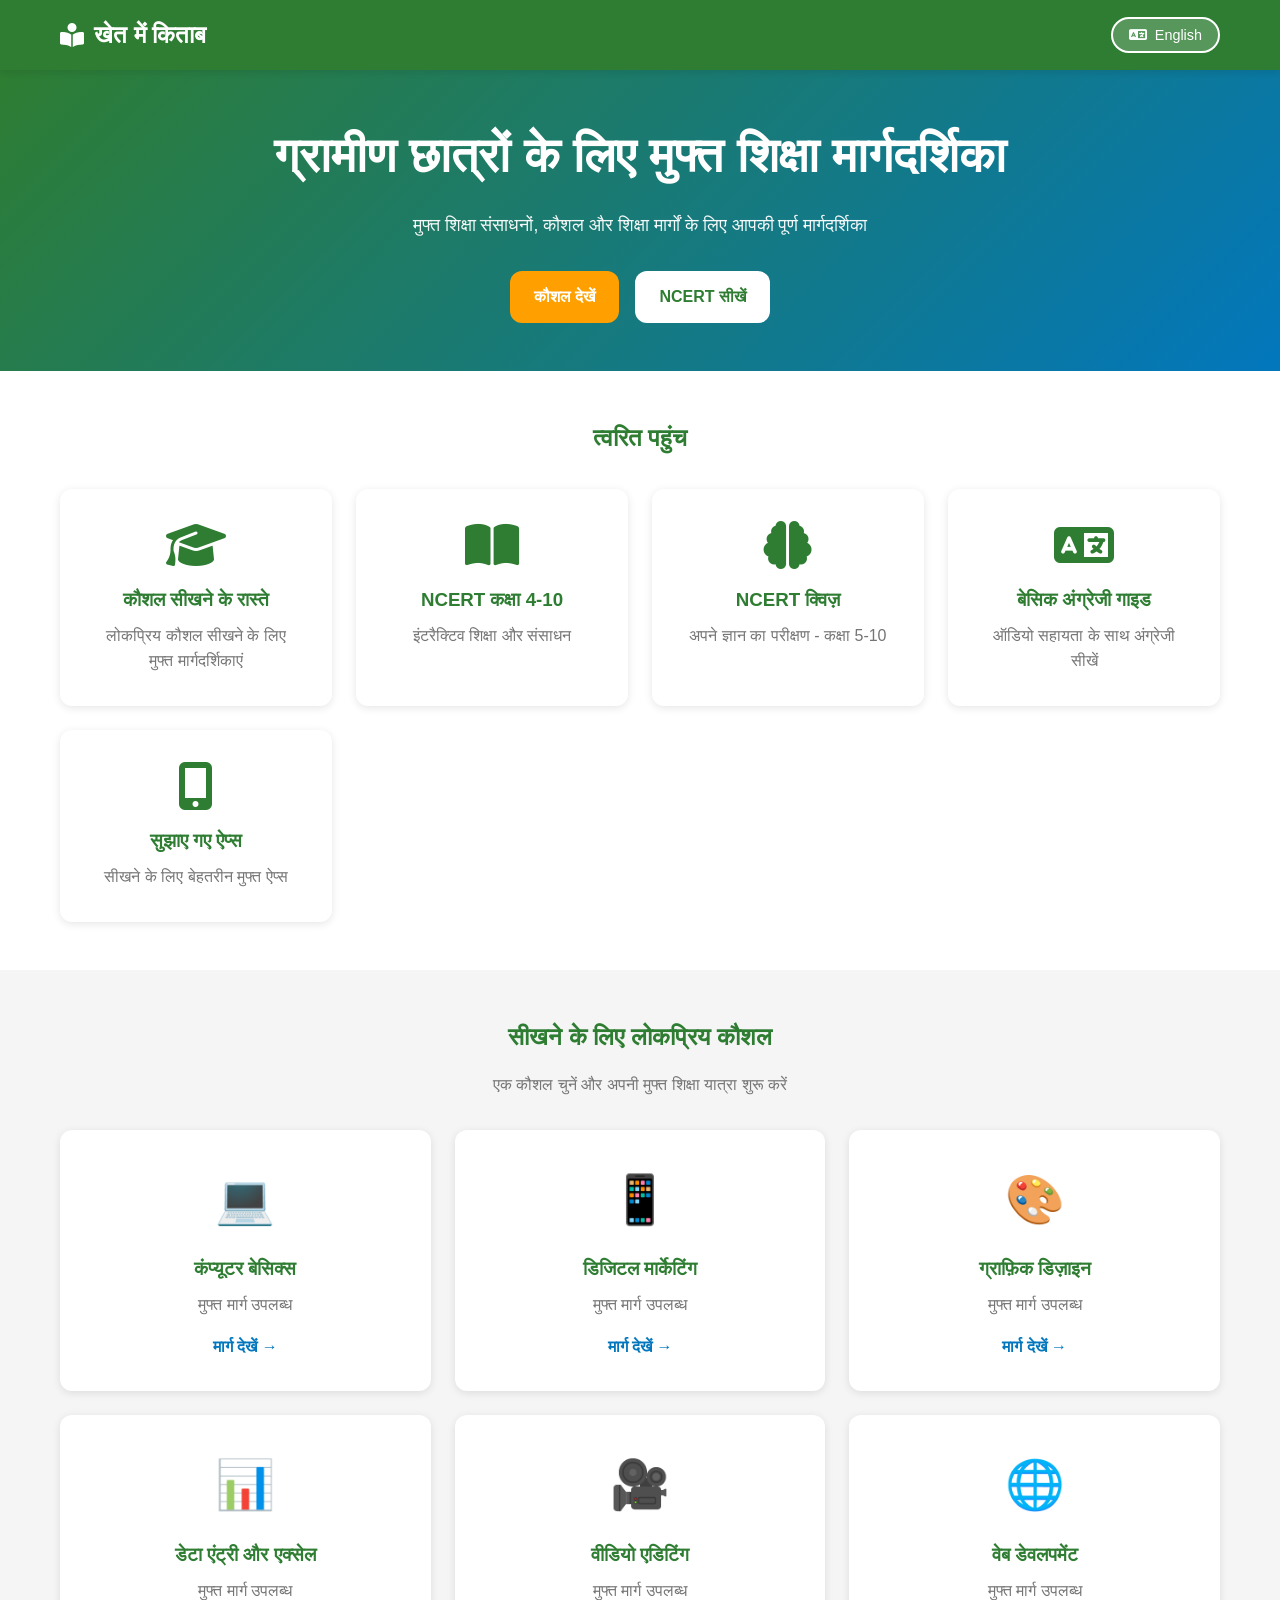
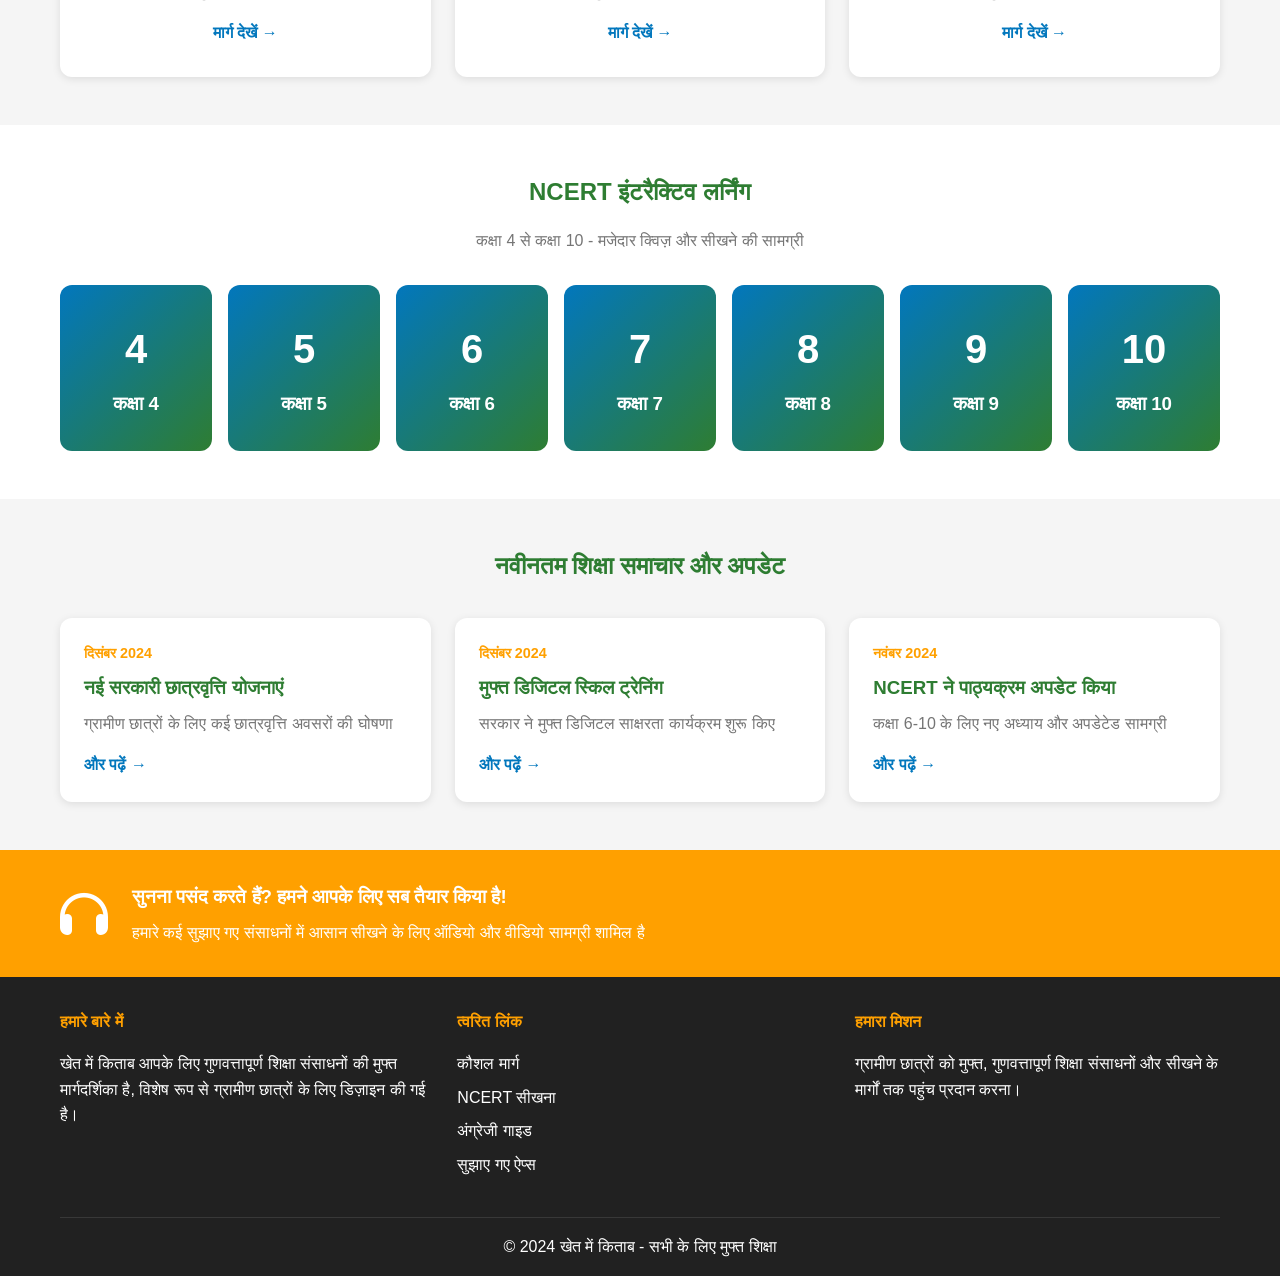
==== commit 08fb19ec: "Add interactive NCERT quiz system with comprehensive features Quiz Features: - 📝 600+ questions cove" ====
--- a/index.html
+++ b/index.html
@@ -50,7 +50,12 @@
                 <a href="ncert.html" class="link-card">
                     <i class="fas fa-book-open"></i>
                     <h3 data-en="NCERT Class 4-10" data-hi="NCERT कक्षा 4-10">NCERT कक्षा 4-10</h3>
-                    <p data-en="Interactive learning & quizzes" data-hi="इंटरैक्टिव शिक्षा और क्विज़">इंटरैक्टिव शिक्षा और क्विज़</p>
+                    <p data-en="Interactive learning & resources" data-hi="इंटरैक्टिव शिक्षा और संसाधन">इंटरैक्टिव शिक्षा और संसाधन</p>
+                </a>
+                <a href="quiz.html" class="link-card">
+                    <i class="fas fa-brain"></i>
+                    <h3 data-en="NCERT Quiz" data-hi="NCERT क्विज़">NCERT क्विज़</h3>
+                    <p data-en="Test your knowledge - Class 5-10" data-hi="अपने ज्ञान का परीक्षण - कक्षा 5-10">अपने ज्ञान का परीक्षण - कक्षा 5-10</p>
                 </a>
                 <a href="english.html" class="link-card">
                     <i class="fas fa-language"></i>
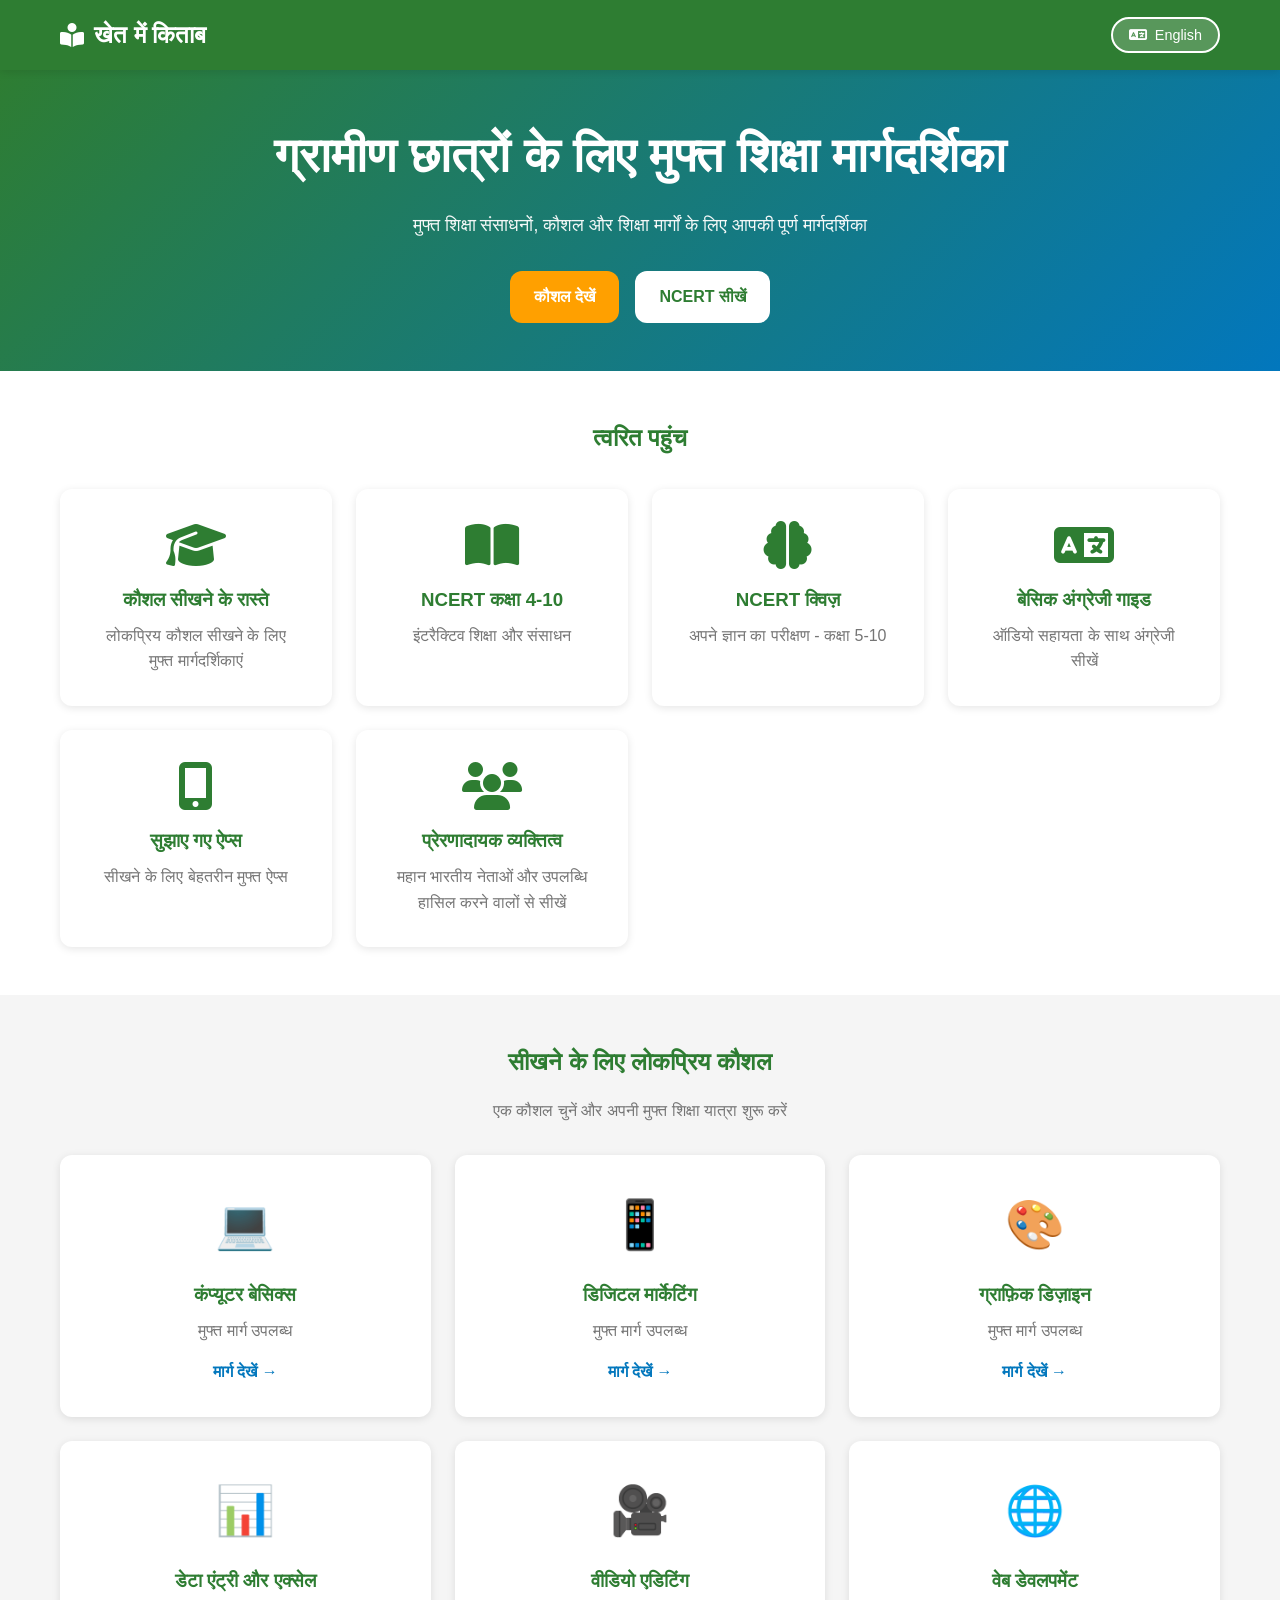
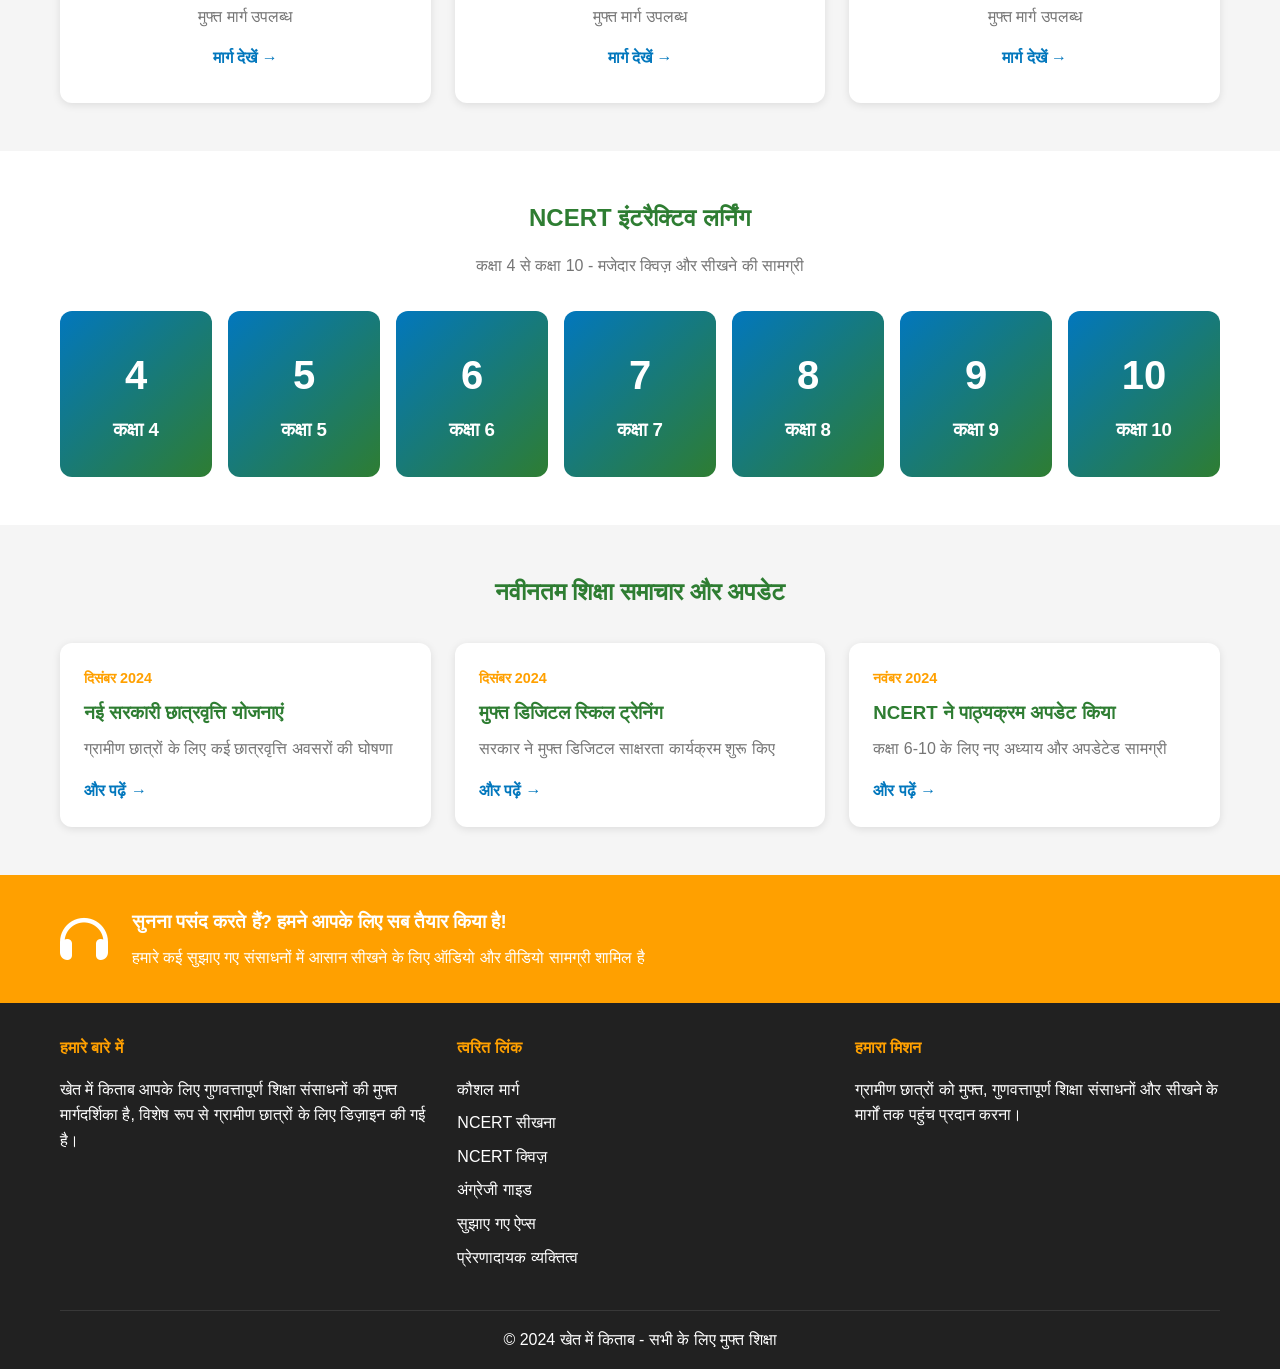
==== commit 57dbc875: "Add gallery of inspiring personalities and improve quiz quality Major additions: - Created gallery.h" ====
--- a/index.html
+++ b/index.html
@@ -67,6 +67,11 @@
                     <h3 data-en="Recommended Apps" data-hi="सुझाए गए ऐप्स">सुझाए गए ऐप्स</h3>
                     <p data-en="Best free apps for learning" data-hi="सीखने के लिए बेहतरीन मुफ्त ऐप्स">सीखने के लिए बेहतरीन मुफ्त ऐप्स</p>
                 </a>
+                <a href="gallery.html" class="link-card">
+                    <i class="fas fa-users"></i>
+                    <h3 data-en="Inspiring Personalities" data-hi="प्रेरणादायक व्यक्तित्व">प्रेरणादायक व्यक्तित्व</h3>
+                    <p data-en="Learn from great Indian leaders & achievers" data-hi="महान भारतीय नेताओं और उपलब्धि हासिल करने वालों से सीखें">महान भारतीय नेताओं और उपलब्धि हासिल करने वालों से सीखें</p>
+                </a>
             </div>
         </div>
     </section>
@@ -208,8 +213,10 @@
                     <ul>
                         <li><a href="skills.html" data-en="Skill Paths" data-hi="कौशल मार्ग">कौशल मार्ग</a></li>
                         <li><a href="ncert.html" data-en="NCERT Learning" data-hi="NCERT सीखना">NCERT सीखना</a></li>
+                        <li><a href="quiz.html" data-en="NCERT Quiz" data-hi="NCERT क्विज़">NCERT क्विज़</a></li>
                         <li><a href="english.html" data-en="English Guide" data-hi="अंग्रेजी गाइड">अंग्रेजी गाइड</a></li>
                         <li><a href="apps.html" data-en="Recommended Apps" data-hi="सुझाए गए ऐप्स">सुझाए गए ऐप्स</a></li>
+                        <li><a href="gallery.html" data-en="Inspiring Personalities" data-hi="प्रेरणादायक व्यक्तित्व">प्रेरणादायक व्यक्तित्व</a></li>
                     </ul>
                 </div>
                 <div class="footer-section">
